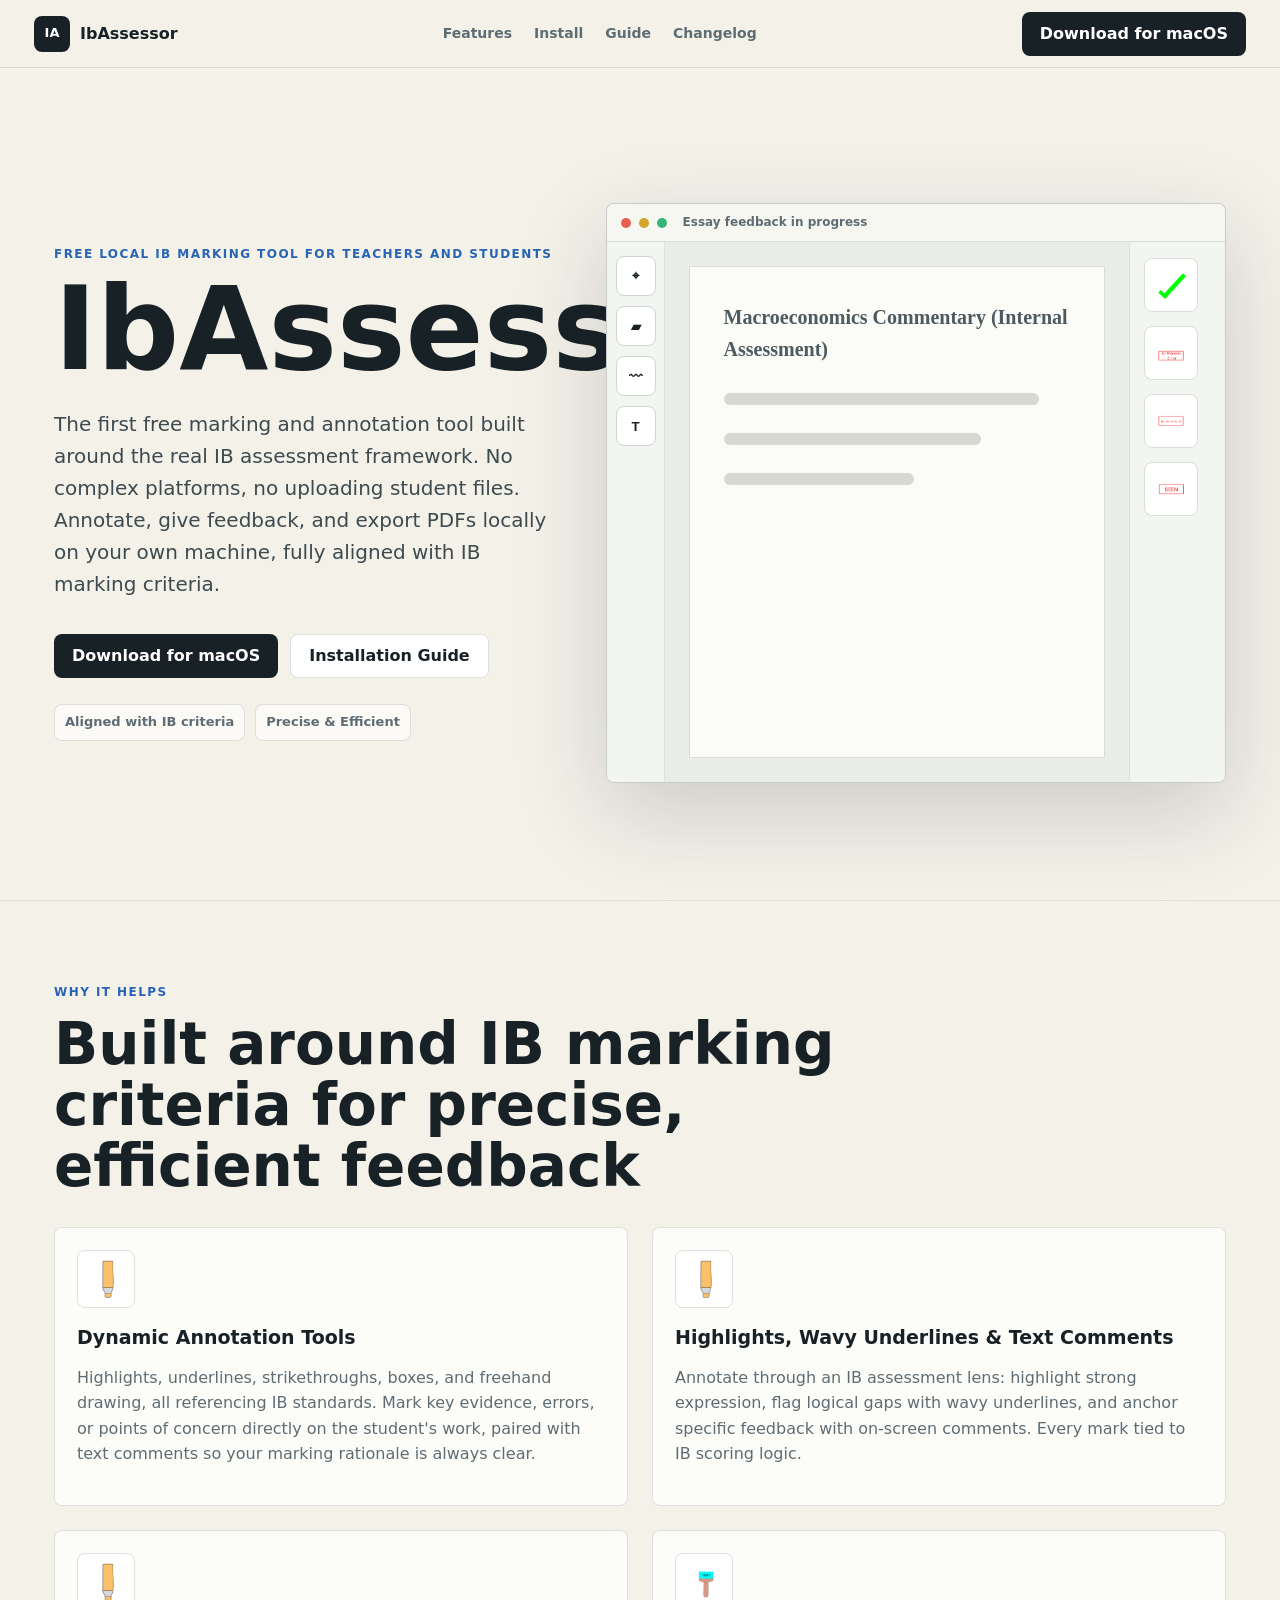
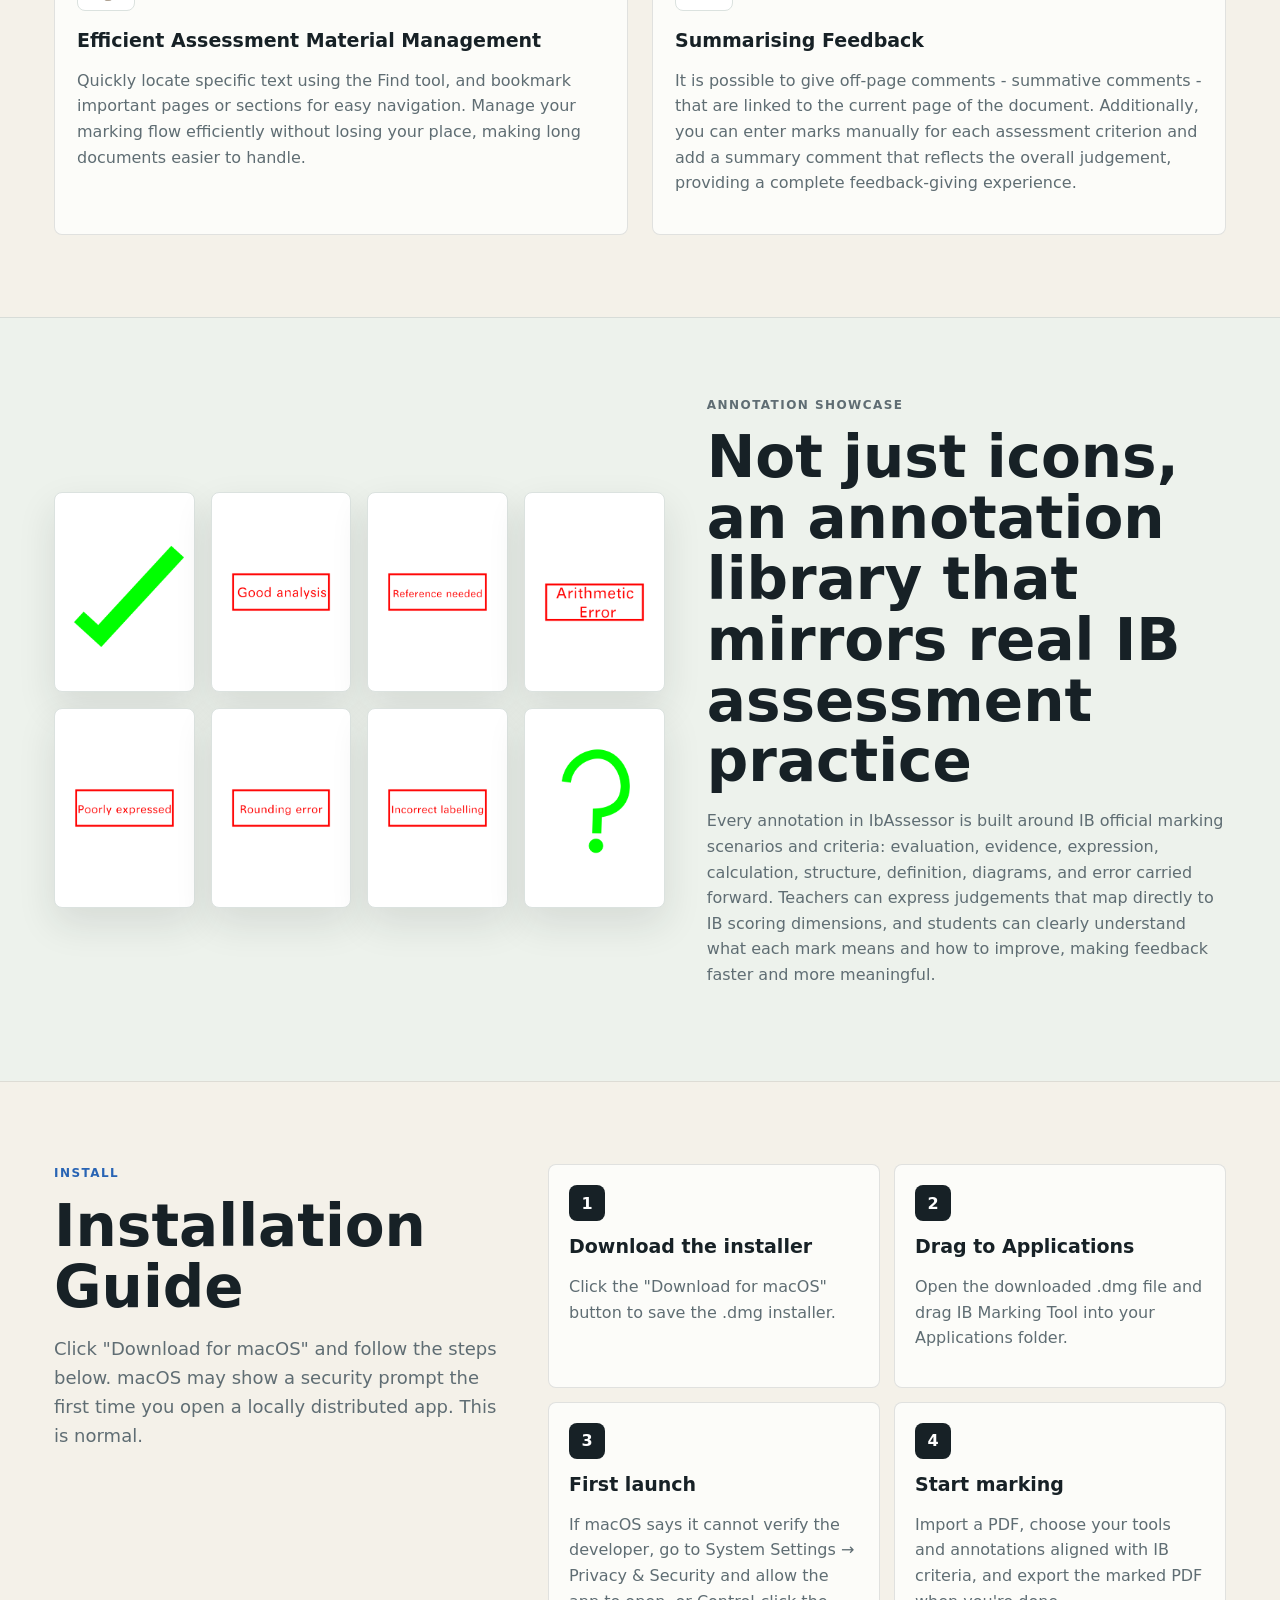
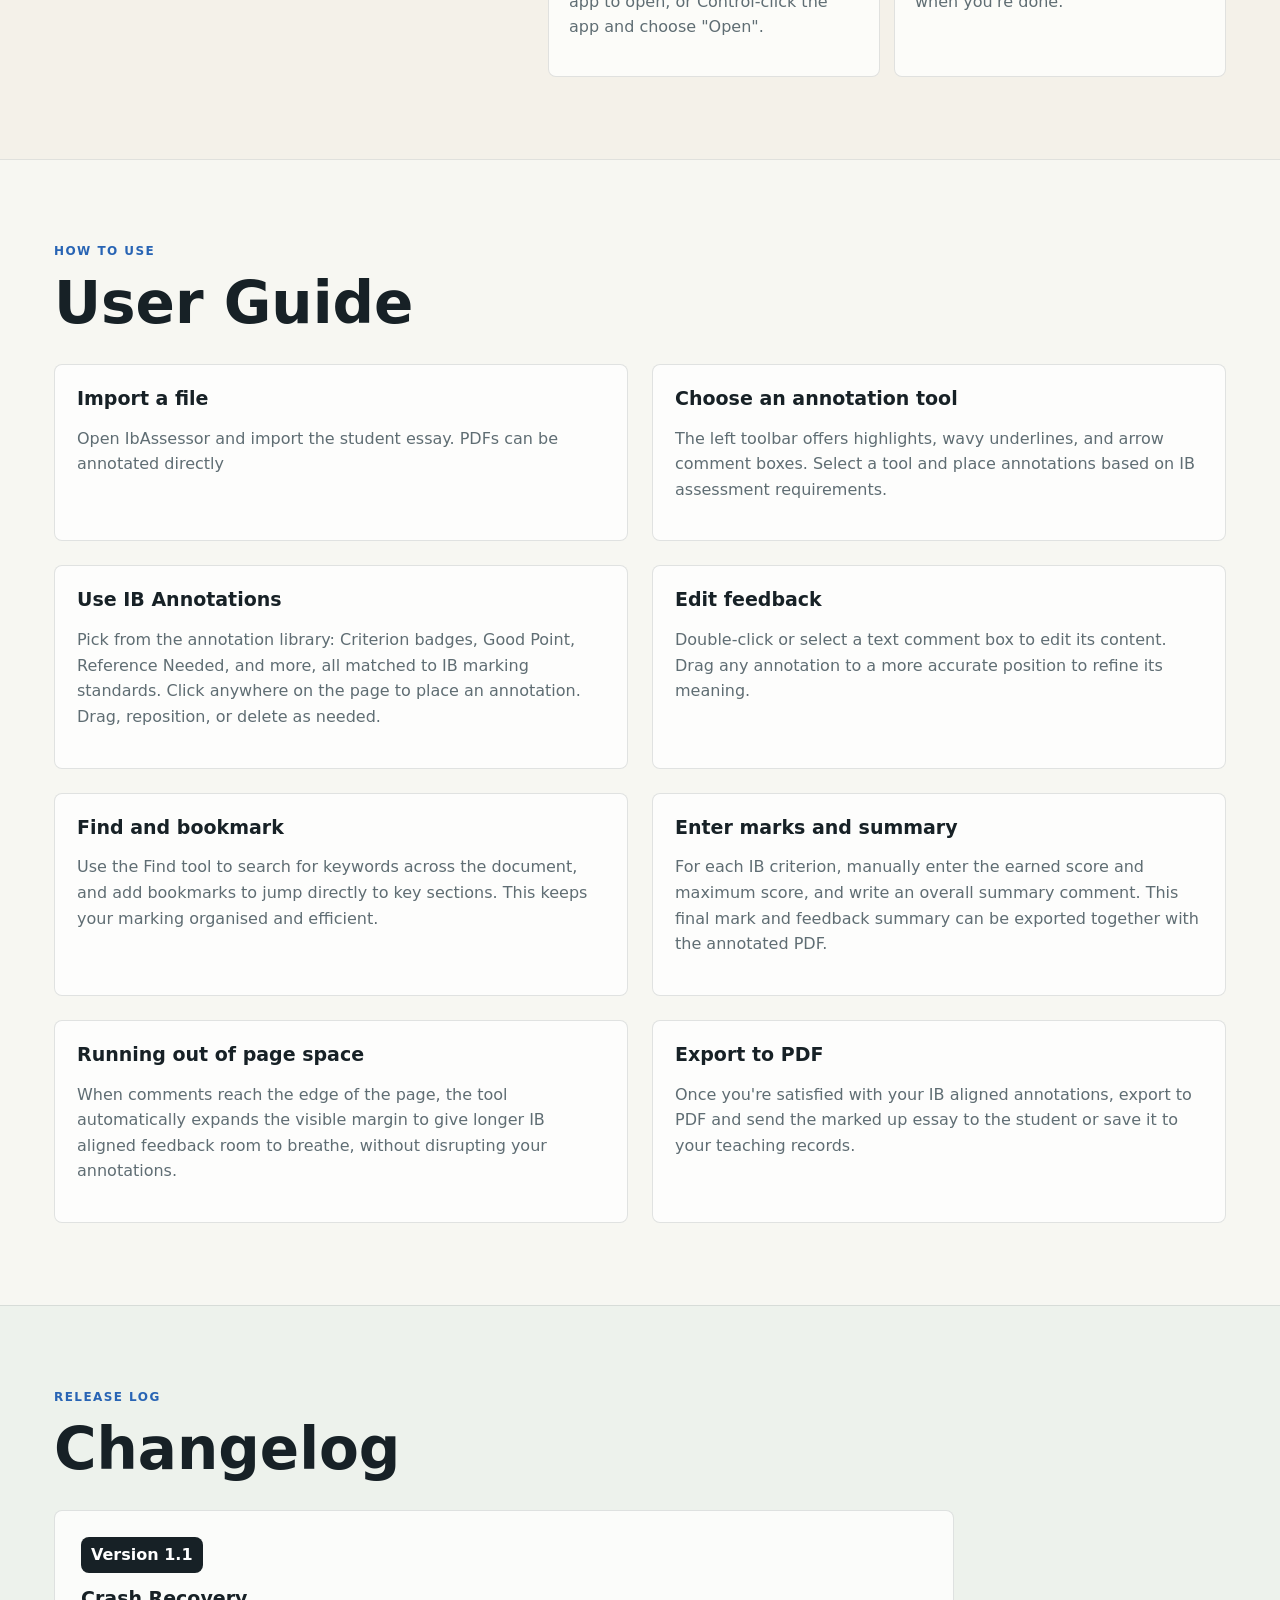
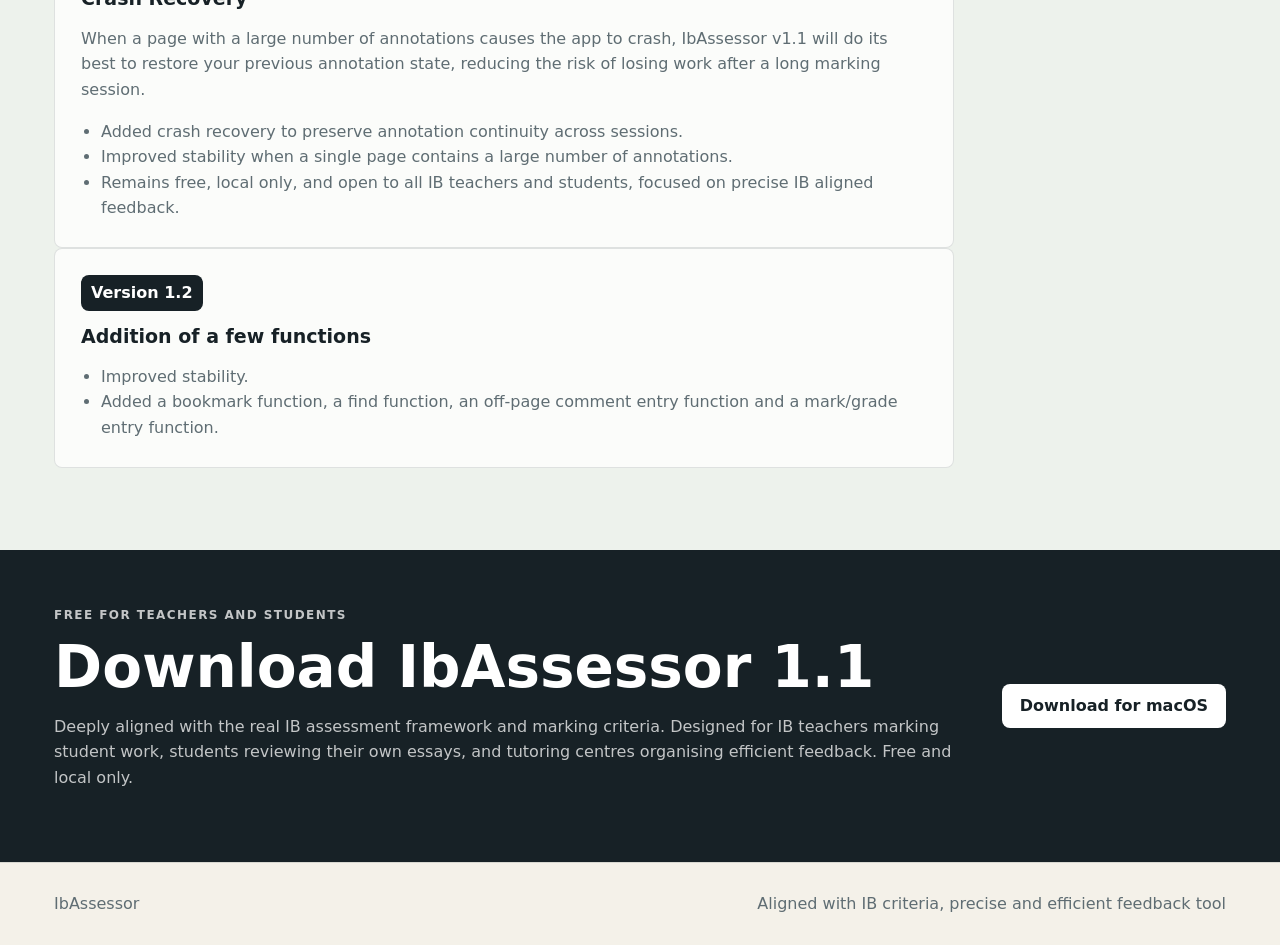
==== index.html @ e4a7553e "Add files via upload" ====
<!doctype html>
<html lang="en">
  <head>
    <meta charset="utf-8">
    <meta name="viewport" content="width=device-width, initial-scale=1">
    <meta name="description" content="IbAssessor is a free local marking and annotation tool for IB teachers and students. Deeply aligned with the real IB assessment framework and marking criteria — supports PDF/DOCX import, IB annotations, highlights, wavy underlines, text comments, and PDF export for precise, efficient feedback.">
    <title>IbAssessor | Precise Marking & Annotation Tool Aligned with IB Criteria</title>
    <link rel="stylesheet" href="./styles.css">
  </head>
  <body>
    <header class="site-header">
      <a class="brand" href="#top" aria-label="IbAssessor Home">
        <span class="brand-mark">IA</span>
        <span>IbAssessor</span>
      </a>
      <nav aria-label="Site navigation">
        <a href="#features">Features</a>
        <a href="#install">Install</a>
        <a href="#guide">Guide</a>
        <a href="#changelog">Changelog</a>
      </nav>
      <a class="nav-download" href="https://github.com/dorian1425/IbAssessor.github.io/releases/download/v1.2/ibassessor.dmg" download>Download for macOS</a>
    </header>

    <main id="top">
      <section class="hero">
        <div class="hero-copy">
          <p class="eyebrow">Free local IB marking tool for teachers and students</p>
          <h1>IbAssessor</h1>
          <p class="lead">
            The first free marking and annotation tool built around the real IB assessment framework. No complex platforms, no uploading student files. Annotate, give feedback, and export PDFs locally on your own machine, fully aligned with IB marking criteria.
          </p>
          <div class="hero-actions">
            <a class="primary" href="./downloads/IB-Marking-Tool-1.1.dmg" download>Download for macOS</a>
            <a class="secondary" href="#install">Installation Guide</a>
          </div>
          <div class="trust-row" aria-label="Product highlights">
            <span>Aligned with IB criteria</span>
            <span>Precise &amp; Efficient</span>
          </div>
        </div>

        <div class="demo-stage" aria-label="IbAssessor feature animation">
          <div class="app-window">
            <div class="window-bar">
              <span></span><span></span><span></span>
              <strong>Essay feedback in progress</strong>
            </div>
            <div class="mock-app">
              <aside class="mock-tools">
                <button>⌖</button>
                <button>▰</button>
                <button>〰</button>
                <button>T</button>
              </aside>
              <section class="mock-paper">
                <p class="paper-title">Macroeconomics Commentary (Internal Assessment)</p>
                <div class="paper-line wide"></div>
                <div class="paper-line"></div>
                <div class="paper-line short"></div>
                <div class="animated-highlight"></div>
                <svg class="animated-wavy" viewBox="0 0 440 20" xmlns="http://www.w3.org/2000/svg" aria-hidden="true">
                  <path d="M0 10 C 11 2, 22 2, 33 10 C 44 18, 55 18, 66 10 C 77 2, 88 2, 99 10 C 110 18, 121 18, 132 10 C 143 2, 154 2, 165 10 C 176 18, 187 18, 198 10 C 209 2, 220 2, 231 10 C 242 18, 253 18, 264 10 C 275 2, 286 2, 297 10 C 308 18, 319 18, 330 10 C 341 2, 352 2, 363 10 C 374 18, 385 18, 396 10 C 407 2, 418 2, 440 10"
                        fill="none" stroke="#e85f52" stroke-width="3.5" stroke-linecap="round"/>
                </svg>
                <div class="animated-comment">The effect on the currency is true, but the additional impacts indicated are not supported by the article.</div>
                <div class="animated-arrow"></div>
                <img class="floating-sticker sticker-one" src="./assets/stickers_comments/good_analysis.png" alt="Good Analysis annotation">
                <img class="floating-sticker sticker-two" src="./assets/stickers_comments/reference_needed.png" alt="Reference Needed annotation">
                <img class="floating-sticker sticker-three" src="./assets/stickers_criteria/criterion_a.png" alt="Criterion A annotation">
              </section>
              <aside class="mock-stickers">
                <img src="./assets/stickers_comments/good_point.png" alt="">
                <img src="./assets/stickers_comments/arithmetic_error.png" alt="">
                <img src="./assets/stickers_comments/benefit_of_doubt.png" alt="">
                <img src="./assets/stickers_base/seen.png" alt="">
              </aside>
            </div>
          </div>
        </div>
      </section>

      <section id="features" class="section">
        <div class="section-heading">
          <p class="eyebrow">Why it helps</p>
          <h2>Built around IB marking criteria for precise, efficient feedback</h2>
        </div>
        <div class="feature-grid">
          <article>
            <div class="feature-icon">
              <img src="./assets/text_tool_icons/highlight_tool.png" alt="">
            </div>
            <h3>Dynamic Annotation Tools</h3>
            <p>Highlights, underlines, strikethroughs, boxes, and freehand drawing, all referencing IB standards. Mark key evidence, errors, or points of concern directly on the student's work, paired with text comments so your marking rationale is always clear.</p>
          </article>
          <article>
            <div class="feature-icon">
              <img src="./assets/text_tool_icons/highlight_tool.png" alt="">
            </div>
            <h3>Highlights, Wavy Underlines &amp; Text Comments</h3>
            <p>Annotate through an IB assessment lens: highlight strong expression, flag logical gaps with wavy underlines, and anchor specific feedback with on-screen comments. Every mark tied to IB scoring logic.</p>
          </article>
          <article>
            <div class="feature-icon">
              <img src="./assets/text_tool_icons/highlight_tool.png" alt="">
            </div>
            <h3>Efficient Assessment Material Management</h3>
            <p>Quickly locate specific text using the Find tool, and bookmark important pages or sections for easy navigation. Manage your marking flow efficiently without losing your place, making long documents easier to handle.</p>
          </article>
          <article>
            <div class="feature-icon">
              <img src="./assets/text_tool_icons/text_box.png" alt="">
            </div>
            <h3>Summarising Feedback</h3>
            <p>It is possible to give off-page comments - summative comments - that are linked to the current page of the document. Additionally, you can enter marks manually for each assessment criterion and add a summary comment that reflects the overall judgement, providing a complete feedback-giving experience.</p>
          </article>
        </div>
      </section>

      <section class="showcase">
        <div class="sticker-marquee" aria-label="Annotation showcase">
          <img src="./assets/stickers_comments/good_point.png" alt="Good Point">
          <img src="./assets/stickers_comments/good_analysis.png" alt="Good Analysis">
          <img src="./assets/stickers_comments/reference_needed.png" alt="Reference Needed">
          <img src="./assets/stickers_comments/arithmetic_error.png" alt="Arithmetic Error">
          <img src="./assets/stickers_comments/poorly_expressed.png" alt="Poorly Expressed">
          <img src="./assets/stickers_comments/rounding_error.png" alt="Rounding Error">
          <img src="./assets/stickers_comments/incorrect_labelling.png" alt="Incorrect Labelling">
          <img src="./assets/stickers_comments/unclear.png" alt="Unclear">
        </div>
        <div class="showcase-copy">
          <p class="eyebrow">Annotation showcase</p>
          <h2>Not just icons, an annotation library that mirrors real IB assessment practice</h2>
          <p>Every annotation in IbAssessor is built around IB official marking scenarios and criteria: evaluation, evidence, expression, calculation, structure, definition, diagrams, and error carried forward. Teachers can express judgements that map directly to IB scoring dimensions, and students can clearly understand what each mark means and how to improve, making feedback faster and more meaningful.</p>
        </div>
      </section>

      <section id="install" class="section split-section">
        <div>
          <p class="eyebrow">Install</p>
          <h2>Installation Guide</h2>
          <p class="section-lead">Click "Download for macOS" and follow the steps below. macOS may show a security prompt the first time you open a locally distributed app. This is normal.</p>
        </div>
        <div class="steps">
          <article>
            <span>1</span>
            <h3>Download the installer</h3>
            <p>Click the "Download for macOS" button to save the .dmg installer.</p>
          </article>
          <article>
            <span>2</span>
            <h3>Drag to Applications</h3>
            <p>Open the downloaded .dmg file and drag IB Marking Tool into your Applications folder.</p>
          </article>
          <article>
            <span>3</span>
            <h3>First launch</h3>
            <p>If macOS says it cannot verify the developer, go to System Settings → Privacy & Security and allow the app to open, or Control‑click the app and choose "Open".</p>
          </article>
          <article>
            <span>4</span>
            <h3>Start marking</h3>
            <p>Import a PDF, choose your tools and annotations aligned with IB criteria, and export the marked PDF when you're done.</p>
          </article>
        </div>
      </section>

      <section id="guide" class="section guide-section">
        <div class="section-heading">
          <p class="eyebrow">How to use</p>
          <h2>User Guide</h2>
        </div>
        <div class="guide-grid">
          <article>
            <h3>Import a file</h3>
            <p>Open IbAssessor and import the student essay. PDFs can be annotated directly</p>
          </article>
          <article>
            <h3>Choose an annotation tool</h3>
            <p>The left toolbar offers highlights, wavy underlines, and arrow comment boxes. Select a tool and place annotations based on IB assessment requirements.</p>
          </article>
          <article>
            <h3>Use IB Annotations</h3>
            <p>Pick from the annotation library: Criterion badges, Good Point, Reference Needed, and more, all matched to IB marking standards. Click anywhere on the page to place an annotation. Drag, reposition, or delete as needed.</p>
          </article>
          <article>
            <h3>Edit feedback</h3>
            <p>Double-click or select a text comment box to edit its content. Drag any annotation to a more accurate position to refine its meaning.</p>
          </article>
          <article>
            <h3>Find and bookmark</h3>
            <p>Use the Find tool to search for keywords across the document, and add bookmarks to jump directly to key sections. This keeps your marking organised and efficient.</p>
          </article>
          <article>
            <h3>Enter marks and summary</h3>
            <p>For each IB criterion, manually enter the earned score and maximum score, and write an overall summary comment. This final mark and feedback summary can be exported together with the annotated PDF.</p>
          </article>
          <article>
            <h3>Running out of page space</h3>
            <p>When comments reach the edge of the page, the tool automatically expands the visible margin to give longer IB aligned feedback room to breathe, without disrupting your annotations.</p>
          </article>
          <article>
            <h3>Export to PDF</h3>
            <p>Once you're satisfied with your IB aligned annotations, export to PDF and send the marked up essay to the student or save it to your teaching records.</p>
          </article>
        </div>
      </section>

      <section id="changelog" class="section changelog-section">
        <div class="section-heading">
          <p class="eyebrow">Release log</p>
          <h2>Changelog</h2>
        </div>
        <div class="release-card">
          <div>
            <span class="version">Version 1.1</span>
            <h3>Crash Recovery</h3>
          </div>
          <p>When a page with a large number of annotations causes the app to crash, IbAssessor v1.1 will do its best to restore your previous annotation state, reducing the risk of losing work after a long marking session.</p>
          <ul>
            <li>Added crash recovery to preserve annotation continuity across sessions.</li>
            <li>Improved stability when a single page contains a large number of annotations.</li>
            <li>Remains free, local only, and open to all IB teachers and students, focused on precise IB aligned feedback.</li>
          </ul>
        </div>
        <div class="release-card">
          <div>
            <span class="version">Version 1.2</span>
            <h3>Addition of a few functions</h3>
          </div>
          <ul>
            <li>Improved stability.</li>
            <li>Added a bookmark function, a find function, an off-page comment entry function and a mark/grade entry function.</li>
          </ul>
        </div>
      </section>

      <section class="download-band">
        <div>
          <p class="eyebrow">Free for teachers and students</p>
          <h2>Download IbAssessor 1.1</h2>
          <p>Deeply aligned with the real IB assessment framework and marking criteria. Designed for IB teachers marking student work, students reviewing their own essays, and tutoring centres organising efficient feedback. Free and local only.</p>
        </div>
        <a class="primary" href="./downloads/IB-Marking-Tool-1.1.dmg" download>Download for macOS</a>
      </section>
    </main>

    <footer>
      <span>IbAssessor</span>
      <span>Aligned with IB criteria, precise and efficient feedback tool</span>
    </footer>
  </body>
</html>
---- styles.css ----
:root {
  color-scheme: light;
  --ink: #172126;
  --muted: #5f6d73;
  --line: #dbe2df;
  --paper: #fbfbf7;
  --bg: #f4f1e9;
  --panel: #ffffff;
  --mint: #36b47a;
  --coral: #e85f52;
  --blue: #2864b4;
  --gold: #d6a52b;
}

* {
  box-sizing: border-box;
}

html {
  scroll-behavior: smooth;
}

body {
  margin: 0;
  background: var(--bg);
  color: var(--ink);
  font-family: Inter, ui-sans-serif, system-ui, -apple-system, BlinkMacSystemFont, "Segoe UI", sans-serif;
  line-height: 1.6;
  letter-spacing: 0;
}

img {
  max-width: 100%;
  display: block;
}

a {
  color: inherit;
  text-decoration: none;
}

.site-header {
  position: sticky;
  top: 0;
  z-index: 50;
  display: flex;
  align-items: center;
  justify-content: space-between;
  gap: 22px;
  min-height: 68px;
  padding: 0 34px;
  border-bottom: 1px solid rgba(23, 33, 38, 0.12);
  background: rgba(244, 241, 233, 0.9);
  backdrop-filter: blur(18px);
}

.brand {
  display: inline-flex;
  align-items: center;
  gap: 10px;
  font-weight: 900;
}

.brand-mark {
  display: grid;
  place-items: center;
  width: 36px;
  height: 36px;
  border-radius: 8px;
  background: var(--ink);
  color: white;
  font-size: 13px;
}

nav {
  display: flex;
  gap: 22px;
  color: var(--muted);
  font-size: 14px;
  font-weight: 750;
}

nav a:hover {
  color: var(--ink);
}

.nav-download,
.primary,
.secondary {
  display: inline-flex;
  align-items: center;
  justify-content: center;
  min-height: 44px;
  padding: 0 18px;
  border-radius: 8px;
  font-weight: 850;
}

.nav-download,
.primary {
  background: var(--ink);
  color: white;
}

.secondary {
  border: 1px solid var(--line);
  background: white;
}

.hero {
  display: grid;
  grid-template-columns: minmax(330px, 0.9fr) minmax(520px, 1.1fr);
  gap: 44px;
  align-items: center;
  min-height: calc(100vh - 68px);
  padding: 62px 54px 44px;
}

.hero-copy {
  max-width: 720px;
}

.eyebrow {
  margin: 0 0 12px;
  color: var(--blue);
  font-size: 12px;
  font-weight: 900;
  letter-spacing: 0.12em;
  text-transform: uppercase;
}

h1,
h2,
h3,
p {
  letter-spacing: 0;
}

h1 {
  margin: 0;
  font-size: clamp(58px, 9vw, 124px);
  line-height: 0.92;
}

h2 {
  margin: 0;
  font-size: clamp(34px, 5vw, 58px);
  line-height: 1.05;
}

h3 {
  margin: 0 0 10px;
  font-size: 19px;
  line-height: 1.2;
}

.lead {
  max-width: 670px;
  margin: 26px 0 0;
  color: #3d4b50;
  font-size: 20px;
}

.hero-actions {
  display: flex;
  flex-wrap: wrap;
  gap: 12px;
  margin-top: 34px;
}

.trust-row {
  display: flex;
  flex-wrap: wrap;
  gap: 10px;
  margin-top: 26px;
}

.trust-row span {
  padding: 7px 10px;
  border: 1px solid rgba(23, 33, 38, 0.12);
  border-radius: 8px;
  background: rgba(255, 255, 255, 0.62);
  color: var(--muted);
  font-size: 13px;
  font-weight: 800;
}

.demo-stage {
  min-width: 0;
}

.app-window {
  overflow: hidden;
  border: 1px solid rgba(23, 33, 38, 0.16);
  border-radius: 8px;
  background: #e9ede9;
  box-shadow: 0 30px 90px rgba(23, 33, 38, 0.18);
}

.window-bar {
  display: flex;
  align-items: center;
  gap: 8px;
  height: 38px;
  padding: 0 14px;
  border-bottom: 1px solid rgba(23, 33, 38, 0.12);
  background: #f7f7f2;
}

.window-bar span {
  width: 10px;
  height: 10px;
  border-radius: 999px;
  background: var(--coral);
}

.window-bar span:nth-child(2) {
  background: var(--gold);
}

.window-bar span:nth-child(3) {
  background: var(--mint);
}

.window-bar strong {
  margin-left: 8px;
  color: var(--muted);
  font-size: 12px;
}

.mock-app {
  display: grid;
  grid-template-columns: 58px minmax(320px, 1fr) 96px;
  min-height: 540px;
}

.mock-tools,
.mock-stickers {
  background: #f3f5f1;
}

.mock-tools {
  display: grid;
  align-content: start;
  gap: 10px;
  padding: 14px 9px;
  border-right: 1px solid var(--line);
}

.mock-tools button {
  width: 40px;
  height: 40px;
  border: 1px solid #cfd7d3;
  border-radius: 8px;
  background: white;
  color: var(--ink);
  font-weight: 900;
}

.mock-stickers {
  display: grid;
  align-content: start;
  gap: 14px;
  padding: 16px 14px;
  border-left: 1px solid var(--line);
}

.mock-stickers img {
  width: 54px;
  height: 54px;
  object-fit: contain;
  padding: 6px;
  border: 1px solid #d8ded9;
  border-radius: 8px;
  background: white;
}

.mock-paper {
  position: relative;
  min-height: 492px;
  margin: 24px;
  overflow: hidden;
  border: 1px solid #dedbd1;
  background: var(--paper);
}

.paper-title {
  margin: 34px 34px 4px;
  color: #4d5a60;
  font-family: Georgia, "Times New Roman", serif;
  font-size: 20px;
  font-weight: 700;
}

.paper-line {
  width: 62%;
  height: 12px;
  margin: 28px 34px 0;
  border-radius: 999px;
  background: #d7d8cf;
}

.paper-line.wide {
  width: 76%;
}

.paper-line.short {
  width: 46%;
}

.animated-highlight {
  position: absolute;
  top: 250px;
  left: 32px;
  width: 0;
  height: 30px;
  background: rgba(54, 180, 122, 0.34);
  animation: highlightSweep 4.8s ease-in-out infinite;
}

.animated-wavy {
  position: absolute;
  top: 296px;
  left: 34px;
  width: 440px;
  height: 20px;
  opacity: 0;
  animation: waveAppear 4.8s ease-in-out infinite 1.15s;
}

@keyframes waveDash {
  to { stroke-dashoffset: -18; }
}

@keyframes waveAppear {
  0%, 22%  { opacity: 0; }
  32%, 82% { opacity: 1; }
  100%     { opacity: 0; }
}

.animated-comment {
  position: absolute;
  right: 24px;
  top: 178px;
  width: min(220px, 42%);
  padding: 12px;
  border: 1px solid var(--ink);
  background: rgba(255, 255, 255, 0.94);
  font-size: 13px;
  line-height: 1.35;
  opacity: 0;
  transform: translateY(8px);
  animation: commentIn 4.8s ease-in-out infinite 1.7s;
}

.animated-arrow {
  position: absolute;
  right: 225px;
  top: 214px;
  width: 92px;
  height: 2px;
  opacity: 0;
  transform: rotate(-8deg);
  background: var(--coral);
  animation: appear 4.8s ease-in-out infinite 1.7s;
}

.animated-arrow::before {
  content: "";
  position: absolute;
  left: -2px;
  top: -4px;
  border-top: 5px solid transparent;
  border-bottom: 5px solid transparent;
  border-right: 9px solid var(--coral);
}

.floating-sticker {
  position: absolute;
  width: 78px;
  height: 78px;
  object-fit: contain;
  filter: drop-shadow(0 12px 22px rgba(23, 33, 38, 0.18));
  opacity: 0;
}

.sticker-one {
  left: 54px;
  bottom: 80px;
  animation: stampDrop 4.8s ease-in-out infinite 2.15s;
}

.sticker-two {
  right: 80px;
  bottom: 64px;
  animation: stampDrop 4.8s ease-in-out infinite 2.55s;
}

.sticker-three {
  left: 190px;
  bottom: 52px;
  animation: stampDrop 4.8s ease-in-out infinite 2.95s;
}

.section {
  padding: 82px 54px;
  border-top: 1px solid rgba(23, 33, 38, 0.1);
}

.section-heading {
  max-width: 900px;
  margin-bottom: 30px;
}

.section-lead {
  max-width: 680px;
  color: var(--muted);
  font-size: 18px;
}

.feature-grid,
.guide-grid {
  display: grid;
  grid-template-columns: repeat(2, minmax(0, 1fr));
  gap: 24px;
}

.feature-grid article,
.guide-grid article,
.steps article,
.release-card {
  border: 1px solid rgba(23, 33, 38, 0.12);
  border-radius: 8px;
  background: rgba(255, 255, 255, 0.74);
}

.feature-grid article,
.guide-grid article {
  padding: 22px;
}

.feature-icon {
  display: grid;
  place-items: center;
  width: 58px;
  height: 58px;
  margin-bottom: 18px;
  border: 1px solid var(--line);
  border-radius: 8px;
  background: white;
}

.feature-icon img {
  width: 44px;
  height: 44px;
  object-fit: contain;
}

article p,
.showcase-copy p,
.release-card p,
.release-card li,
.download-band p {
  color: var(--muted);
}

.showcase {
  display: grid;
  grid-template-columns: minmax(320px, 1fr) minmax(360px, 0.85fr);
  gap: 42px;
  align-items: center;
  padding: 78px 54px;
  border-top: 1px solid rgba(23, 33, 38, 0.1);
  background: #edf2ec;
}

.sticker-marquee {
  position: relative;
  display: grid;
  grid-template-columns: repeat(4, minmax(72px, 1fr));
  gap: 16px;
  min-height: 260px;
  align-content: center;
}

.sticker-marquee img {
  width: 200px;
  height: 200px;
  object-fit: contain;
  justify-self: center;
  padding: 10px;
  border: 1px solid var(--line);
  border-radius: 8px;
  background: white;
  box-shadow: 0 16px 38px rgba(23, 33, 38, 0.11);
  animation: floatSticker 3.8s ease-in-out infinite;
}

.sticker-marquee img:nth-child(2n) {
  animation-delay: 0.35s;
}

.sticker-marquee img:nth-child(3n) {
  animation-delay: 0.75s;
}

.showcase-copy {
  max-width: 620px;
}

.split-section {
  display: grid;
  grid-template-columns: minmax(300px, 0.8fr) minmax(460px, 1.2fr);
  gap: 42px;
}

.steps {
  display: grid;
  grid-template-columns: repeat(2, minmax(0, 1fr));
  gap: 14px;
}

.steps article {
  padding: 20px;
}

.steps span,
.version {
  display: inline-grid;
  place-items: center;
  min-width: 36px;
  height: 36px;
  margin-bottom: 14px;
  padding: 0 10px;
  border-radius: 8px;
  background: var(--ink);
  color: white;
  font-weight: 900;
}

.guide-section {
  background: #f7f7f2;
}

.changelog-section {
  background: #edf2ec;
}

.release-card {
  max-width: 900px;
  padding: 26px;
}

.release-card ul {
  margin: 16px 0 0;
  padding-left: 20px;
}

.download-band {
  display: flex;
  align-items: center;
  justify-content: space-between;
  gap: 24px;
  padding: 56px 54px;
  background: var(--ink);
  color: white;
}

.download-band .eyebrow,
.download-band p {
  color: rgba(255, 255, 255, 0.74);
}

.download-band .primary {
  background: white;
  color: var(--ink);
  flex: 0 0 auto;
}

footer {
  display: flex;
  justify-content: space-between;
  gap: 16px;
  padding: 28px 54px;
  color: var(--muted);
  border-top: 1px solid rgba(23, 33, 38, 0.12);
}

@keyframes highlightSweep {
  0%, 18% { width: 0; opacity: 0; }
  28%, 82% { width: 48%; opacity: 1; }
  100% { width: 48%; opacity: 0; }
}

@keyframes appear {
  0%, 22% { opacity: 0; }
  32%, 82% { opacity: 1; }
  100% { opacity: 0; }
}

@keyframes commentIn {
  0%, 30% { opacity: 0; transform: translateY(8px); }
  42%, 82% { opacity: 1; transform: translateY(0); }
  100% { opacity: 0; transform: translateY(0); }
}

@keyframes stampDrop {
  0%, 42% { opacity: 0; transform: translateY(-24px) scale(1.08); }
  54%, 82% { opacity: 1; transform: translateY(0) scale(1); }
  100% { opacity: 0; transform: translateY(0) scale(1); }
}

@keyframes floatSticker {
  0%, 100% { transform: translateY(0); }
  50% { transform: translateY(-10px); }
}

@media (max-width: 1040px) {
  .hero,
  .showcase,
  .split-section {
    grid-template-columns: 1fr;
  }

  .feature-grid,
  .guide-grid {
    grid-template-columns: repeat(2, minmax(0, 1fr));
  }
}

@media (max-width: 720px) {
  .site-header {
    align-items: flex-start;
    flex-direction: column;
    padding: 12px 20px;
  }

  nav {
    flex-wrap: wrap;
    gap: 14px;
  }

  .hero,
  .section,
  .showcase,
  .download-band,
  footer {
    padding-left: 22px;
    padding-right: 22px;
  }

  .mock-app {
    grid-template-columns: 46px 1fr;
  }

  .mock-stickers {
    display: none;
  }

  .mock-paper {
    margin: 14px;
  }

  .animated-comment {
    right: 14px;
    width: 180px;
  }

  .animated-arrow {
    display: none;
  }

  .feature-grid,
  .guide-grid,
  .steps,
  .sticker-marquee {
    grid-template-columns: 1fr;
  }

  .download-band,
  footer {
    align-items: flex-start;
    flex-direction: column;
  }
}
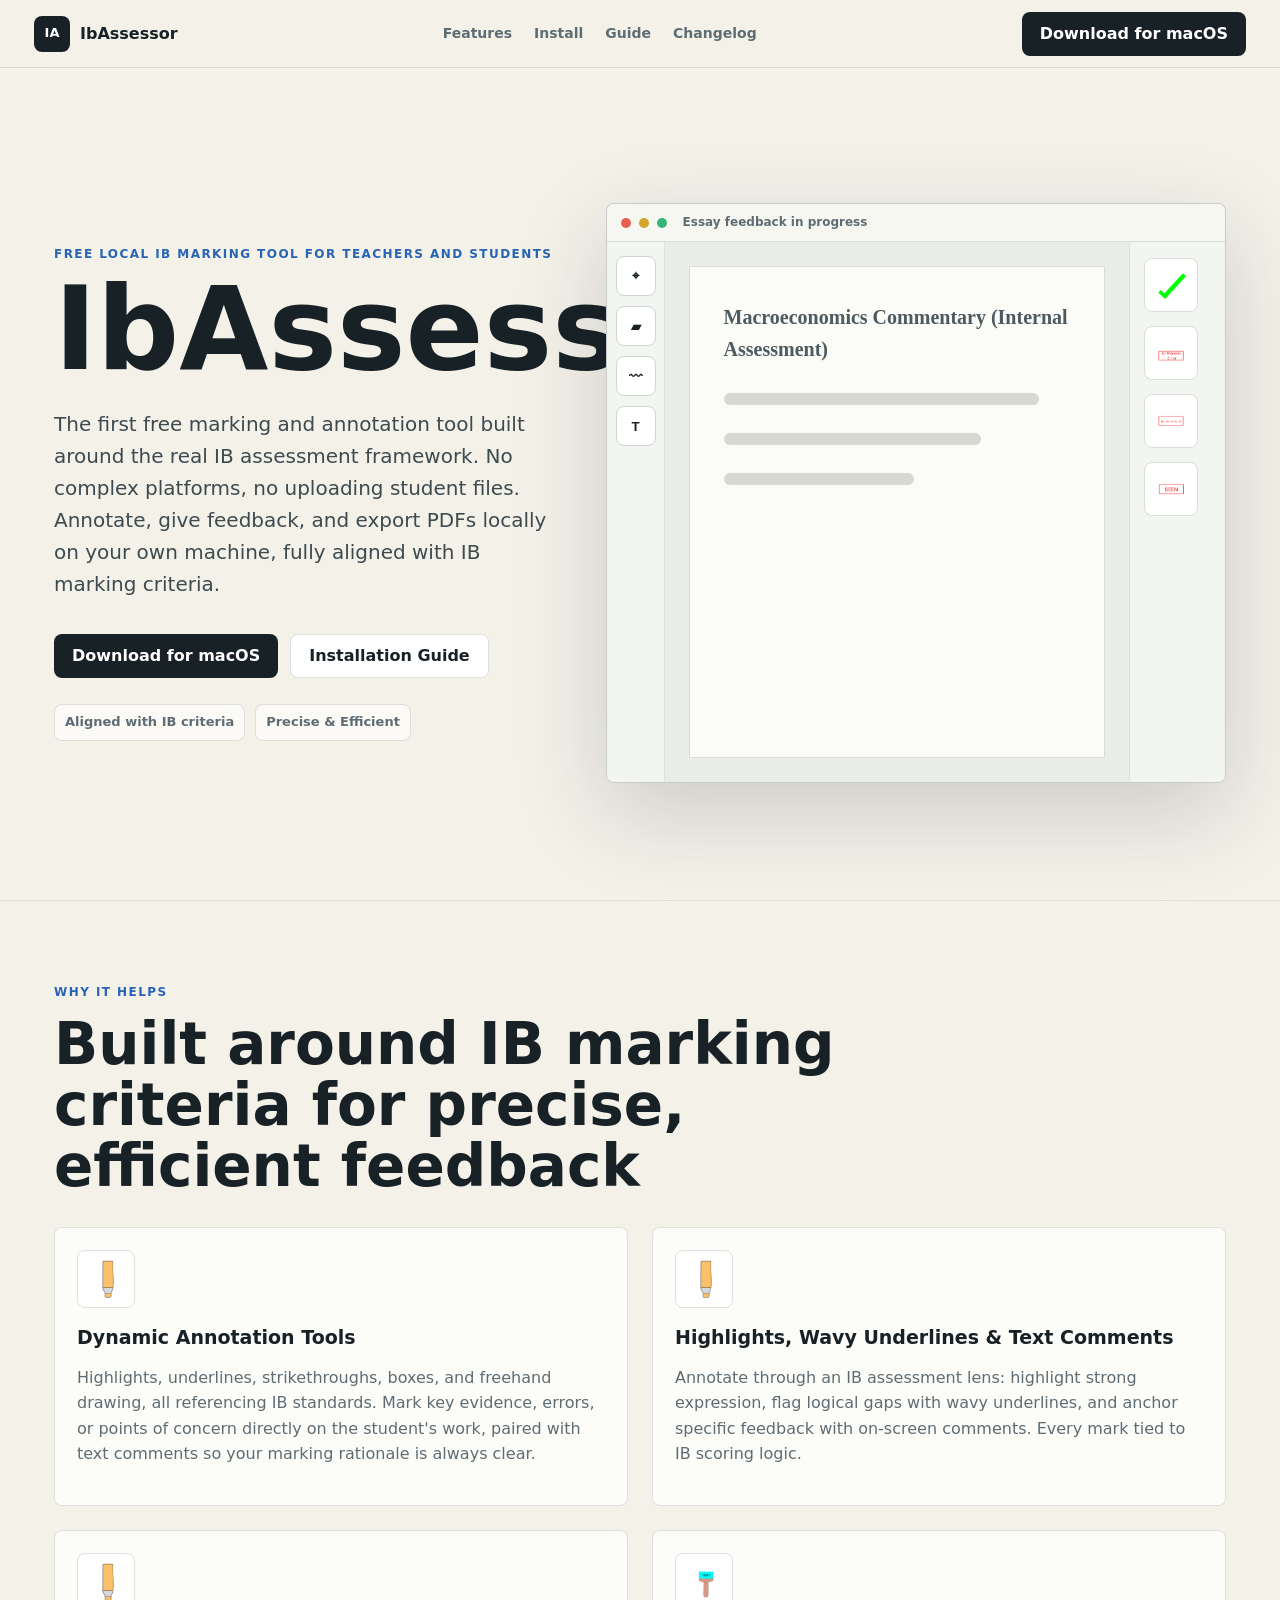
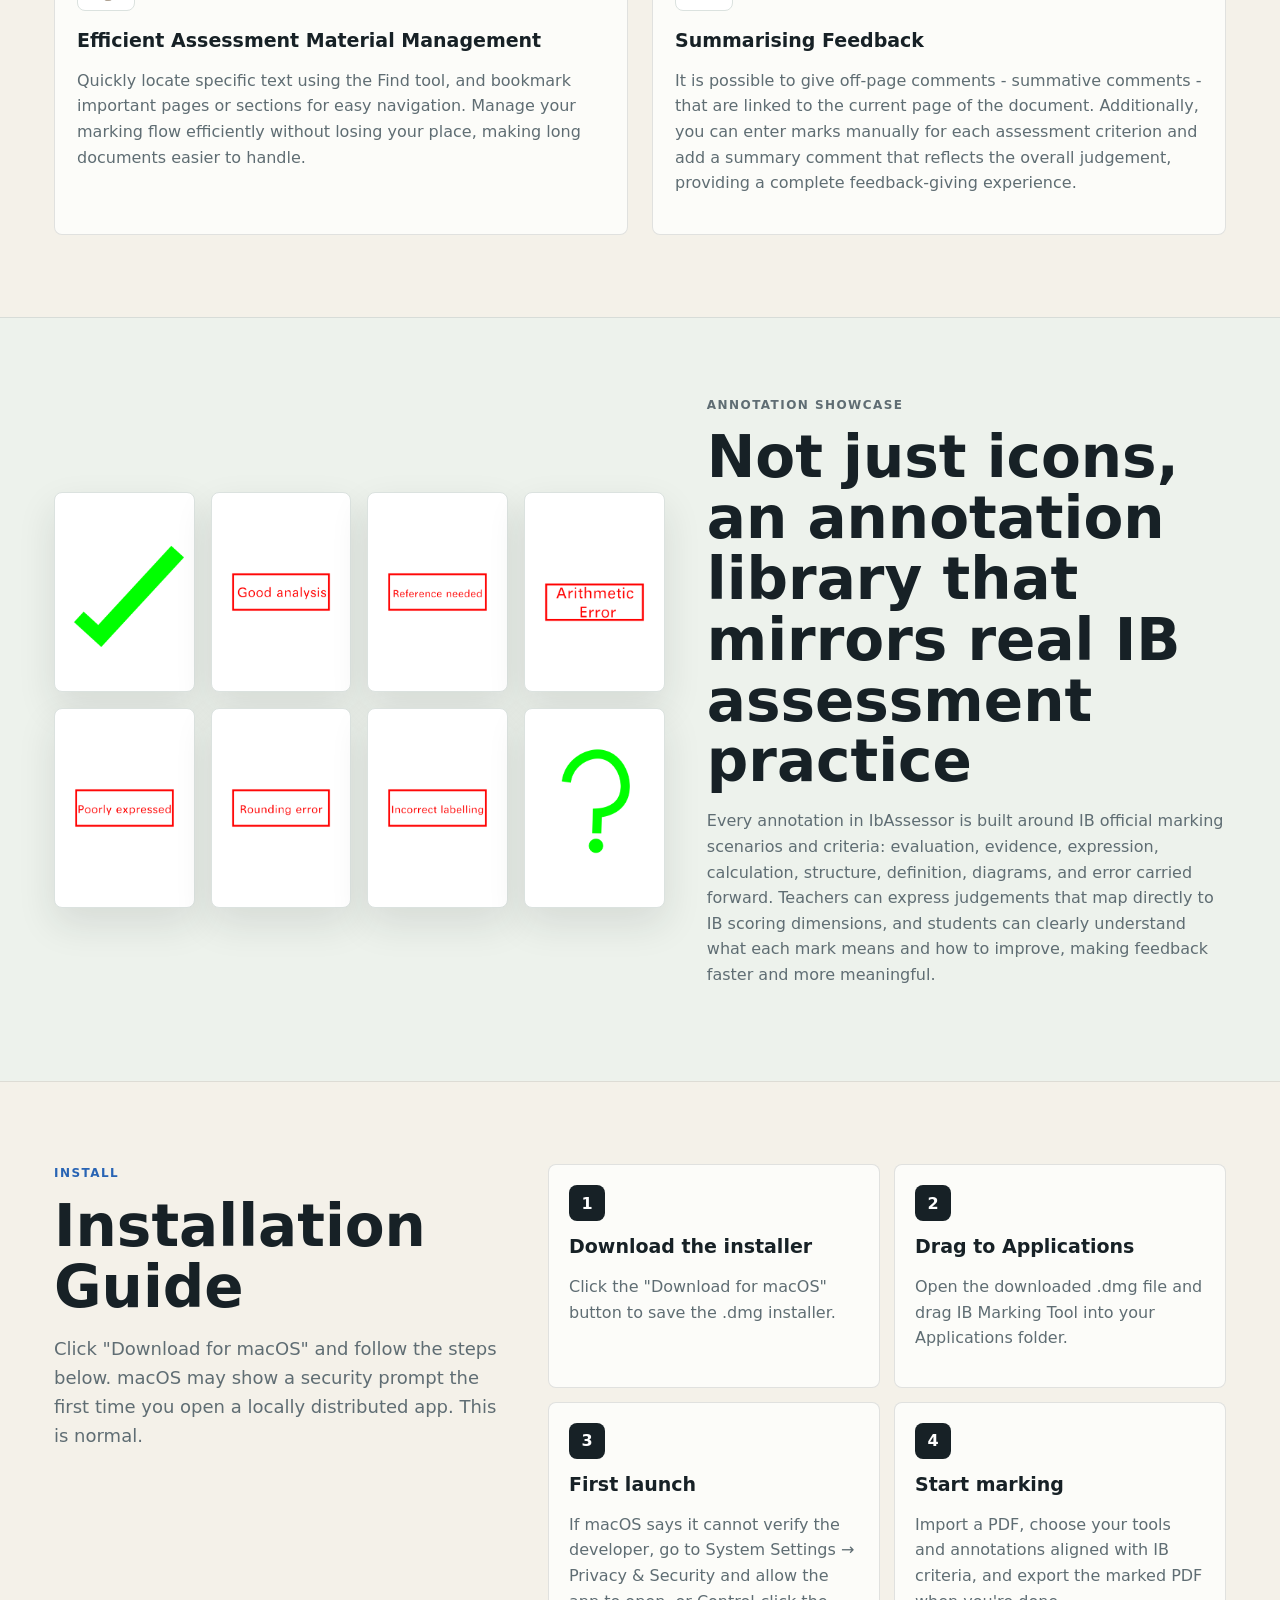
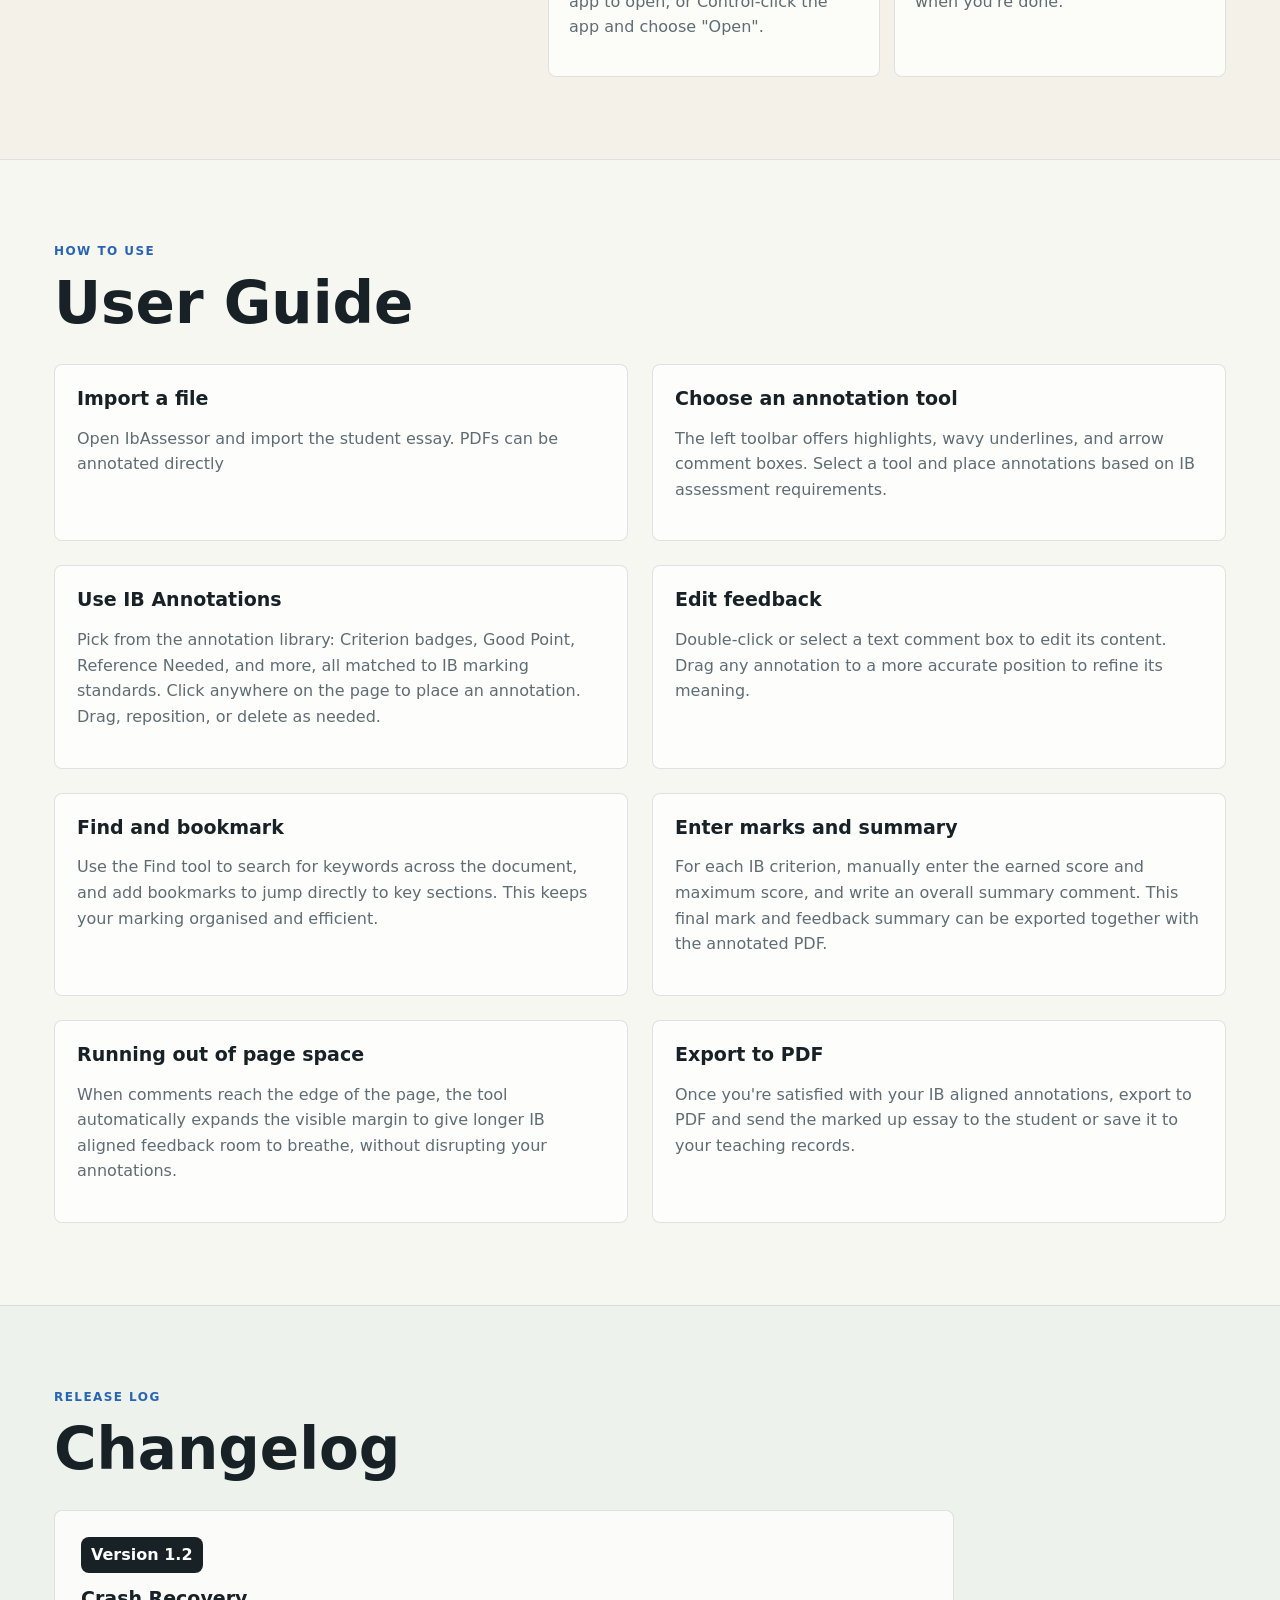
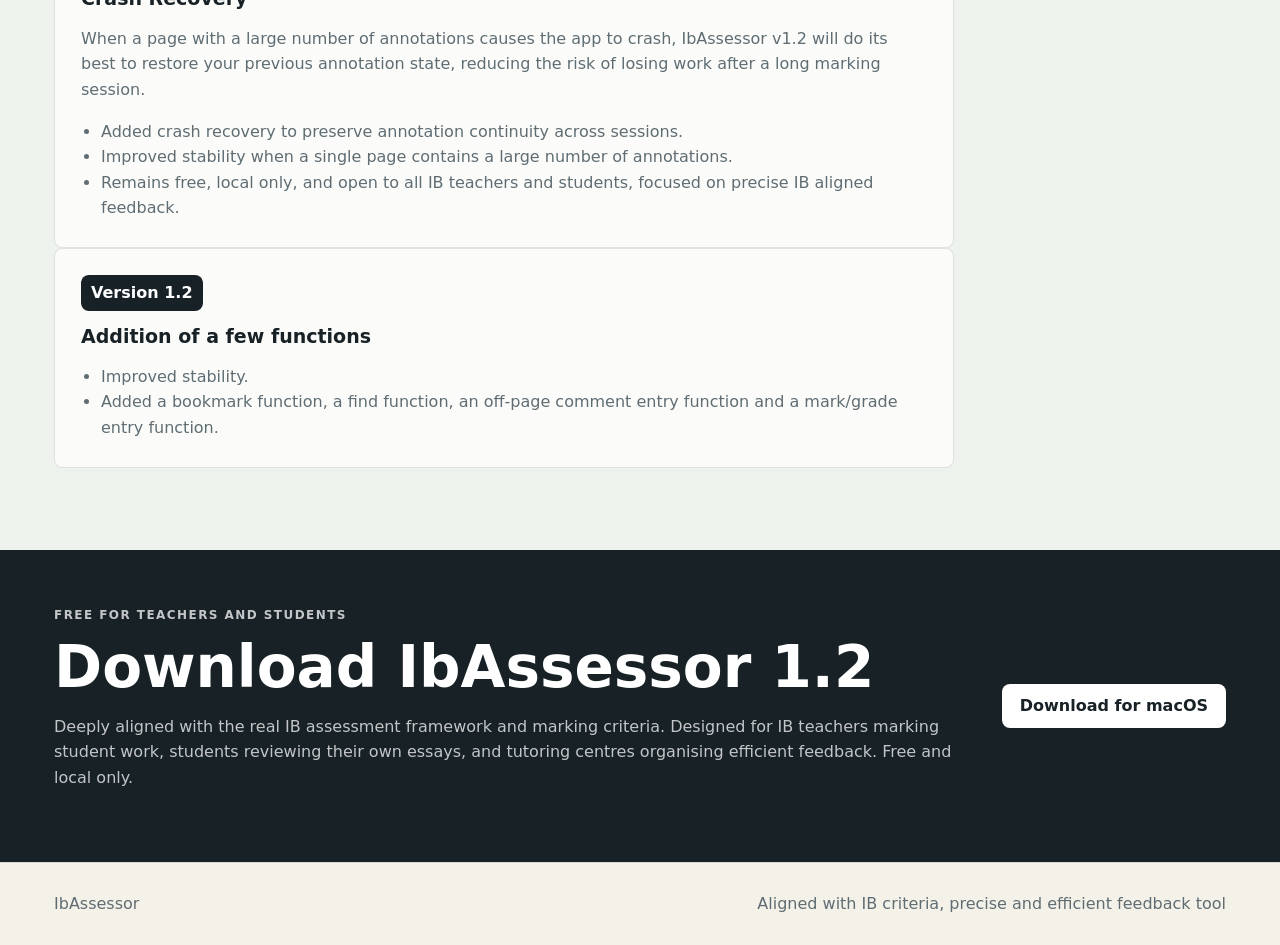
==== commit d2ca52d5: "Update index.html" ====
--- a/index.html
+++ b/index.html
@@ -19,7 +19,7 @@
         <a href="#guide">Guide</a>
         <a href="#changelog">Changelog</a>
       </nav>
-      <a class="nav-download" href="https://github.com/dorian1425/IbAssessor.github.io/releases/download/v1.2/ibassessor.dmg" download>Download for macOS</a>
+      <a class="nav-download" href="https://github.com/dorian1425/IbAssessor.github.io/releases/download/v1.2/ibassessor.dmg" target="_blank">Download for macOS</a>
     </header>
 
     <main id="top">
@@ -31,7 +31,7 @@
             The first free marking and annotation tool built around the real IB assessment framework. No complex platforms, no uploading student files. Annotate, give feedback, and export PDFs locally on your own machine, fully aligned with IB marking criteria.
           </p>
           <div class="hero-actions">
-            <a class="primary" href="./downloads/IB-Marking-Tool-1.1.dmg" download>Download for macOS</a>
+            <a class="primary" href="./downloads/IB-Marking-Tool-1.2.dmg" download>Download for macOS</a>
             <a class="secondary" href="#install">Installation Guide</a>
           </div>
           <div class="trust-row" aria-label="Product highlights">
@@ -213,10 +213,10 @@
         </div>
         <div class="release-card">
           <div>
-            <span class="version">Version 1.1</span>
+            <span class="version">Version 1.2</span>
             <h3>Crash Recovery</h3>
           </div>
-          <p>When a page with a large number of annotations causes the app to crash, IbAssessor v1.1 will do its best to restore your previous annotation state, reducing the risk of losing work after a long marking session.</p>
+          <p>When a page with a large number of annotations causes the app to crash, IbAssessor v1.2 will do its best to restore your previous annotation state, reducing the risk of losing work after a long marking session.</p>
           <ul>
             <li>Added crash recovery to preserve annotation continuity across sessions.</li>
             <li>Improved stability when a single page contains a large number of annotations.</li>
@@ -238,10 +238,10 @@
       <section class="download-band">
         <div>
           <p class="eyebrow">Free for teachers and students</p>
-          <h2>Download IbAssessor 1.1</h2>
+          <h2>Download IbAssessor 1.2</h2>
           <p>Deeply aligned with the real IB assessment framework and marking criteria. Designed for IB teachers marking student work, students reviewing their own essays, and tutoring centres organising efficient feedback. Free and local only.</p>
         </div>
-        <a class="primary" href="./downloads/IB-Marking-Tool-1.1.dmg" download>Download for macOS</a>
+        <a class="primary" href="./downloads/IB-Marking-Tool-1.2.dmg" download>Download for macOS</a>
       </section>
     </main>
 
@@ -250,4 +250,4 @@
       <span>Aligned with IB criteria, precise and efficient feedback tool</span>
     </footer>
   </body>
-</html>+</html>
